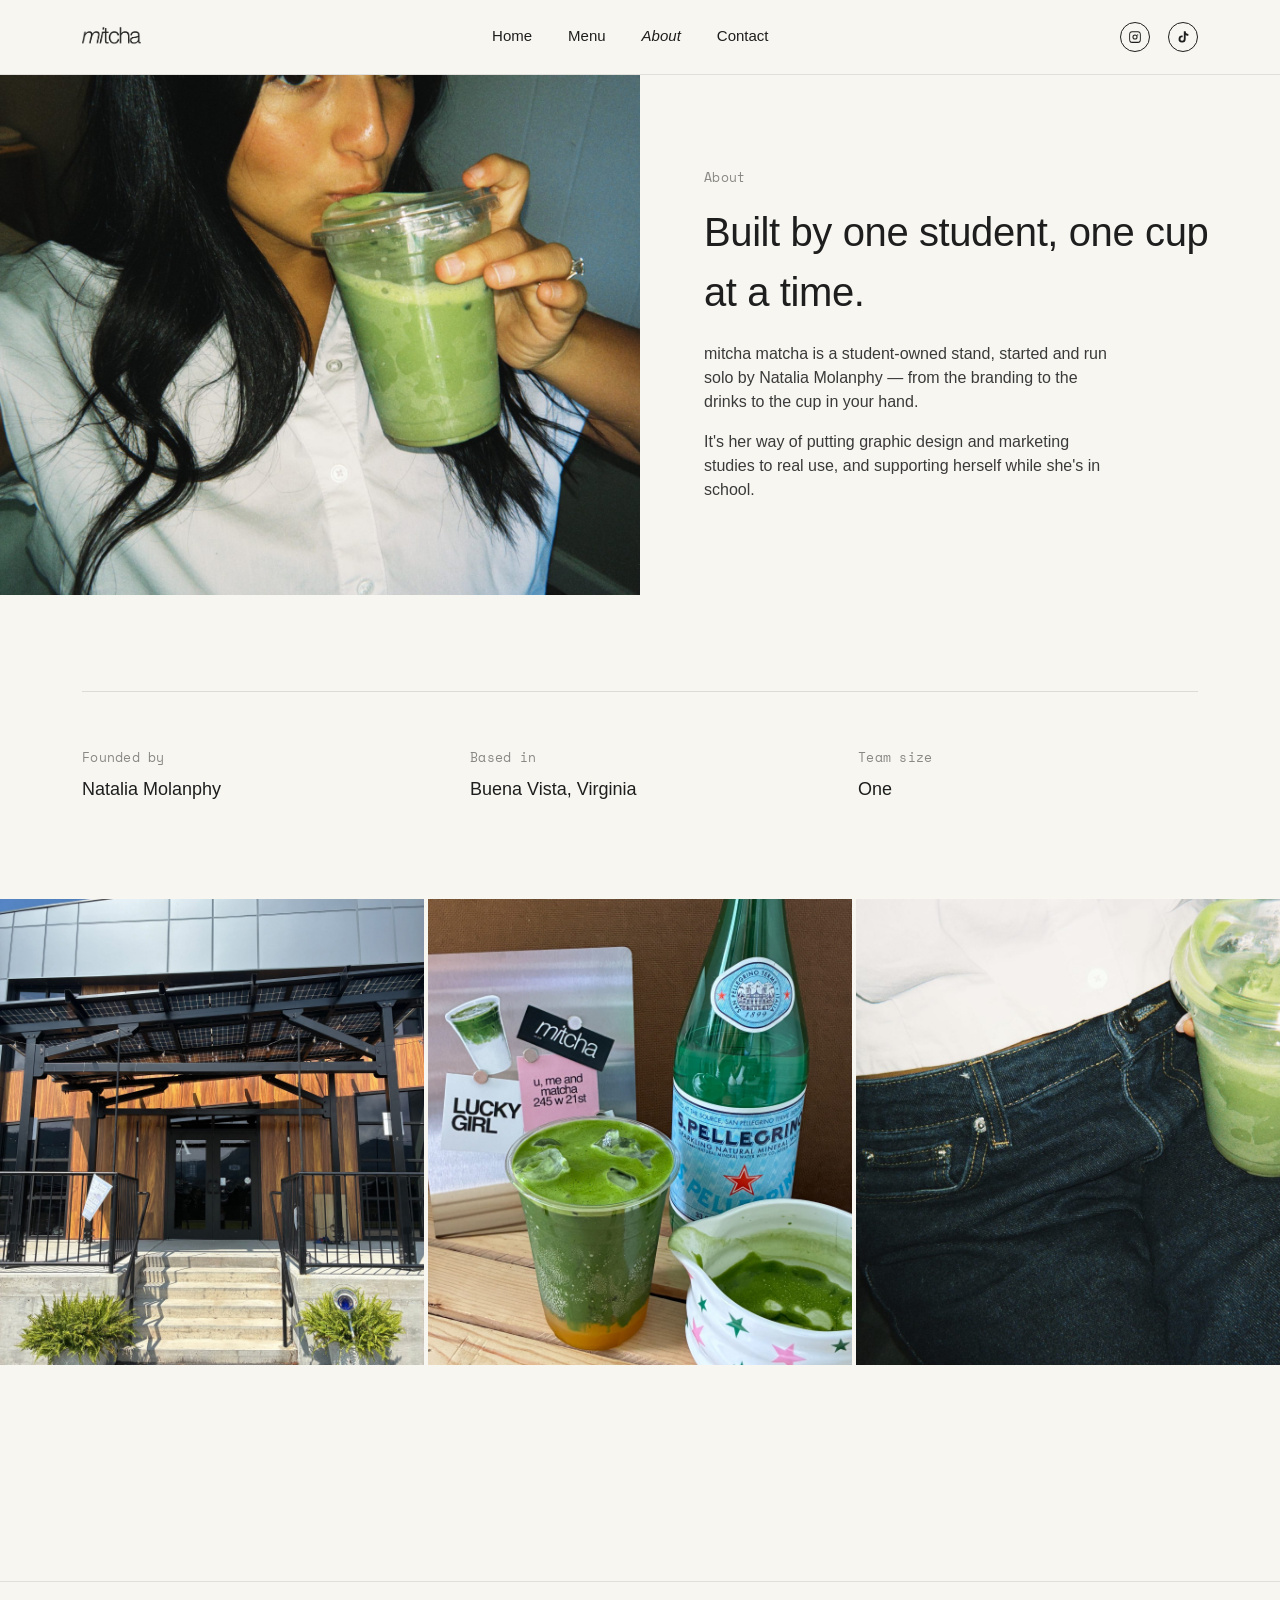
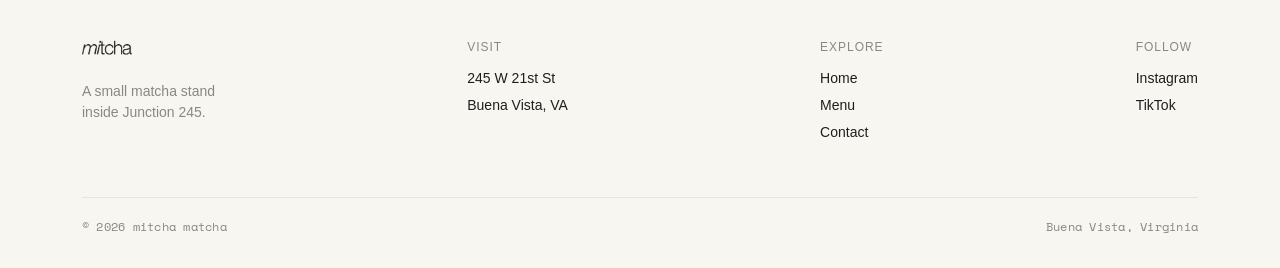
==== about.html @ 1fd8ee7a "Add files via upload" ====
<!DOCTYPE html>
<html lang="en">
<head>
<meta charset="UTF-8">
<meta name="viewport" content="width=device-width, initial-scale=1.0">
<title>About — mitcha matcha</title>
<link rel="stylesheet" href="styles.css">
</head>
<body>

<header>
  <div class="wrap navbar">
    <a href="index.html" class="logo"><img src="assets/logo.png" alt="mitcha matcha"></a>
    <nav class="nav-links links-only">
      <a href="index.html">Home</a>
      <a href="menu.html">Menu</a>
      <a href="about.html" class="active">About</a>
      <a href="contact.html">Contact</a>
    </nav>
    <div class="socials">
      <a href="https://www.instagram.com/mitchamatchaaa" aria-label="Instagram" target="_blank" rel="noopener">
        <svg viewBox="0 0 24 24"><path d="M12 2.2c3.2 0 3.6 0 4.9.07 3.3.15 4.8 1.7 5 5C22 8.6 22 9 22 12.2s0 3.6-.07 4.9c-.15 3.3-1.7 4.8-5 5-1.3.06-1.7.07-4.93.07s-3.6 0-4.9-.07c-3.3-.15-4.8-1.7-5-5C2 15.8 2 15.4 2 12.2s0-3.6.07-4.9c.15-3.3 1.7-4.8 5-5C8.4 2.2 8.8 2.2 12 2.2zm0 1.8c-3.14 0-3.5 0-4.74.07-2.4.1-3.5 1.2-3.6 3.6C3.6 8.7 3.6 9 3.6 12s0 3.3.07 4.53c.1 2.4 1.2 3.5 3.6 3.6C8.5 20.2 8.86 20.2 12 20.2s3.5 0 4.74-.07c2.4-.1 3.5-1.2 3.6-3.6.06-1.23.06-1.53.06-4.53s0-3.3-.06-4.53c-.1-2.4-1.2-3.5-3.6-3.6C15.5 4 15.14 4 12 4zm0 3.6a4.4 4.4 0 110 8.8 4.4 4.4 0 010-8.8zm0 1.8a2.6 2.6 0 100 5.2 2.6 2.6 0 000-5.2zm4.6-2.03a1 1 0 110 2 1 1 0 010-2z"/></svg>
      </a>
      <a href="https://www.tiktok.com/@mitchamatchaaa" aria-label="TikTok" target="_blank" rel="noopener">
        <svg viewBox="0 0 24 24"><path d="M16.6 2h-3.2v13.4a2.9 2.9 0 11-2.05-2.77V9.4a6.1 6.1 0 105.25 6.05V8.4a7.9 7.9 0 004.6 1.48V6.66A4.7 4.7 0 0116.6 2z"/></svg>
      </a>
    </div>
    <button class="nav-toggle" onclick="document.querySelector('.links-only').classList.toggle('open')">menu</button>
  </div>
</header>

<div class="split-banner">
  <div class="photo-side">
    <img src="assets/selfie-sip.jpg" alt="Natalia, founder of mitcha matcha">
  </div>
  <div class="text-side">
    <p class="eyebrow mono">About</p>
    <h1 style="font-size:clamp(28px,3.5vw,40px); margin-bottom:20px;">Built by one student, one cup at a time.</h1>
    <p style="color:#3a3a3a; max-width:420px; margin-bottom:16px;">
      mitcha matcha is a student-owned stand, started and run solo by Natalia Molanphy — from the branding to the drinks to the cup in your hand.
    </p>
    <p style="color:#3a3a3a; max-width:420px;">
      It's her way of putting graphic design and marketing studies to real use, and supporting herself while she's in school.
    </p>
  </div>
</div>

<section>
  <div class="wrap">
    <hr class="hairline" style="margin-bottom:56px;">
    <div style="display:flex; gap:48px; flex-wrap:wrap;">
      <div style="flex:1; min-width:200px;">
        <p class="mono" style="font-size:13px; color:var(--grey); margin-bottom:8px;">Founded by</p>
        <p style="font-size:18px;">Natalia Molanphy</p>
      </div>
      <div style="flex:1; min-width:200px;">
        <p class="mono" style="font-size:13px; color:var(--grey); margin-bottom:8px;">Based in</p>
        <p style="font-size:18px;">Buena Vista, Virginia</p>
      </div>
      <div style="flex:1; min-width:200px;">
        <p class="mono" style="font-size:13px; color:var(--grey); margin-bottom:8px;">Team size</p>
        <p style="font-size:18px;">One</p>
      </div>
    </div>
  </div>
</section>

<section style="padding-top:0;">
  <div class="photo-grid">
    <img src="assets/storefront.jpg" alt="Junction 245">
    <img src="assets/styled-cup.jpg" alt="mitcha matcha styling">
    <img src="assets/denim-cup.jpg" alt="mitcha matcha in hand">
  </div>
</section>

<footer>
  <div class="wrap">
    <div class="footer-grid">
      <div class="footer-col">
        <img src="assets/logo.png" alt="mitcha matcha" style="height:22px; margin-bottom:14px;">
        <p style="color:var(--grey);">A small matcha stand<br>inside Junction 245.</p>
      </div>
      <div class="footer-col">
        <h4>Visit</h4>
        <p>245 W 21st St</p>
        <p>Buena Vista, VA</p>
      </div>
      <div class="footer-col">
        <h4>Explore</h4>
        <a href="index.html">Home</a>
        <a href="menu.html">Menu</a>
        <a href="contact.html">Contact</a>
      </div>
      <div class="footer-col">
        <h4>Follow</h4>
        <a href="https://www.instagram.com/mitchamatchaaa" target="_blank" rel="noopener">Instagram</a>
        <a href="https://www.tiktok.com/@mitchamatchaaa" target="_blank" rel="noopener">TikTok</a>
      </div>
    </div>
    <div class="footer-bottom mono">
      <span>© 2026 mitcha matcha</span>
      <span>Buena Vista, Virginia</span>
    </div>
  </div>
</footer>

</body>
</html>
---- styles.css ----
/* ===================================================================
   mitcha matcha — design tokens
   ink #1E1E1E · cream #F7F6F1 · blue #7390C8 · brown #493F33
   blush #DCB1C5 · yellow #EFEA8C · grey #898884
=================================================================== */

@import url('https://fonts.googleapis.com/css2?family=Space+Mono:ital@0;1&display=swap');

:root{
  --ink:#1E1E1E;
  --cream:#F7F6F1;
  --blue:#7390C8;
  --brown:#493F33;
  --blush:#DCB1C5;
  --yellow:#EFEA8C;
  --grey:#898884;
  --max:1180px;
}

*{margin:0;padding:0;box-sizing:border-box;}

html{scroll-behavior:smooth;}

body{
  background:var(--cream);
  color:var(--ink);
  font-family:"Helvetica Neue", Helvetica, Arial, sans-serif;
  -webkit-font-smoothing:antialiased;
  line-height:1.5;
}

a{color:inherit;text-decoration:none;}

.mono{
  font-family:"Space Mono", monospace;
  letter-spacing:0.02em;
}

.wrap{
  max-width:var(--max);
  margin:0 auto;
  padding:0 32px;
}

/* focus visibility */
a:focus-visible, button:focus-visible{
  outline:2px solid var(--blue);
  outline-offset:3px;
}

@media (prefers-reduced-motion: reduce){
  *{animation:none !important; transition:none !important;}
}

/* -------------------- nav -------------------- */
header{
  padding:22px 0;
  border-bottom:1px solid rgba(30,30,30,0.1);
}
.navbar{
  display:flex;
  align-items:center;
  justify-content:space-between;
}
.logo img{
  height:26px;
  display:block;
}
.nav-links{
  display:flex;
  align-items:center;
  gap:36px;
  font-size:15px;
}
.nav-links a{
  position:relative;
  padding-bottom:2px;
}
.nav-links a.active{
  font-style:italic;
}
.socials{
  display:flex;
  gap:18px;
}
.socials a{
  width:30px;height:30px;
  border-radius:50%;
  border:1px solid var(--ink);
  display:flex;align-items:center;justify-content:center;
  transition:background .15s ease, color .15s ease;
}
.socials a:hover{
  background:var(--ink);
  color:var(--cream);
}
.socials svg{width:14px;height:14px;fill:currentColor;}

.nav-toggle{display:none;}

@media (max-width:760px){
  .nav-links.links-only{display:none;}
  .nav-toggle{
    display:block;
    background:none;border:none;
    font-size:15px;
    font-family:inherit;
    cursor:pointer;
  }
  .navbar{flex-wrap:wrap;}
}

/* -------------------- footer -------------------- */
footer{
  border-top:1px solid rgba(30,30,30,0.1);
  padding:56px 0 32px;
  margin-top:120px;
}
.footer-grid{
  display:flex;
  justify-content:space-between;
  gap:40px;
  flex-wrap:wrap;
}
.footer-col h4{
  font-size:12px;
  text-transform:uppercase;
  letter-spacing:0.08em;
  color:var(--grey);
  margin-bottom:12px;
  font-weight:400;
}
.footer-col p, .footer-col a{
  font-size:14px;
  display:block;
  margin-bottom:6px;
}
.footer-bottom{
  margin-top:48px;
  padding-top:20px;
  border-top:1px solid rgba(30,30,30,0.08);
  display:flex;
  justify-content:space-between;
  font-size:12px;
  color:var(--grey);
  flex-wrap:wrap;
  gap:8px;
}

/* -------------------- buttons -------------------- */
.btn{
  display:inline-flex;
  align-items:center;
  gap:8px;
  padding:13px 28px;
  border:1px solid var(--ink);
  border-radius:999px;
  font-size:14px;
  background:transparent;
  transition:background .15s ease, color .15s ease;
}
.btn:hover{
  background:var(--ink);
  color:var(--cream);
}
.btn-solid{
  background:var(--ink);
  color:var(--cream);
}
.btn-solid:hover{
  background:var(--blue);
  color:var(--ink);
}

/* -------------------- shape motif -------------------- */
.dot{
  border-radius:50%;
  display:inline-block;
}

/* -------------------- section spacing -------------------- */
section{padding:96px 0;}
@media (max-width:760px){
  section{padding:64px 0;}
}

.eyebrow{
  font-size:13px;
  color:var(--grey);
  margin-bottom:14px;
}

h1,h2,h3{
  font-weight:500;
  letter-spacing:-0.01em;
}

.hairline{
  height:1px;
  background:rgba(30,30,30,0.12);
  border:none;
}

/* -------------------- image-forward patterns -------------------- */
.hero-photo{
  position:relative;
  width:100%;
  height:88vh;
  min-height:520px;
  overflow:hidden;
}
.hero-photo img{
  width:100%;height:100%;
  object-fit:cover;
  display:block;
}
.hero-photo .hero-overlay{
  position:absolute;
  inset:0;
  display:flex;
  flex-direction:column;
  justify-content:flex-end;
  padding:48px;
  background:linear-gradient(to top, rgba(30,30,30,0.55) 0%, rgba(30,30,30,0) 45%);
}
.hero-overlay h1{
  color:#fff;
  font-size:clamp(32px, 5vw, 56px);
  max-width:640px;
  margin-bottom:20px;
}
.hero-overlay .eyebrow{color:#fff; opacity:0.85;}

.photo-grid{
  display:grid;
  grid-template-columns:repeat(3, 1fr);
  gap:4px;
}
.photo-grid img{
  width:100%;height:100%;
  aspect-ratio:1/1.1;
  object-fit:cover;
  display:block;
}
@media (max-width:760px){
  .photo-grid{grid-template-columns:repeat(2,1fr);}
}

.split-banner{
  display:grid;
  grid-template-columns:1fr 1fr;
  min-height:520px;
}
.split-banner .photo-side img{
  width:100%;height:100%;object-fit:cover;display:block;
}
.split-banner .text-side{
  display:flex;
  flex-direction:column;
  justify-content:center;
  padding:64px;
  background:var(--cream);
}
@media (max-width:820px){
  .split-banner{grid-template-columns:1fr;}
  .split-banner .photo-side{height:360px;}
  .split-banner .text-side{padding:40px 24px;}
}

.drink-card{
  display:block;
}
.drink-card img{
  width:100%;
  aspect-ratio:4/5;
  object-fit:cover;
  display:block;
  border-radius:4px;
  margin-bottom:16px;
}
.drink-card h3{font-size:18px; margin-bottom:4px;}
.drink-cards{
  display:grid;
  grid-template-columns:repeat(4,1fr);
  gap:28px;
}
@media (max-width:900px){
  .drink-cards{grid-template-columns:repeat(2,1fr);}
}
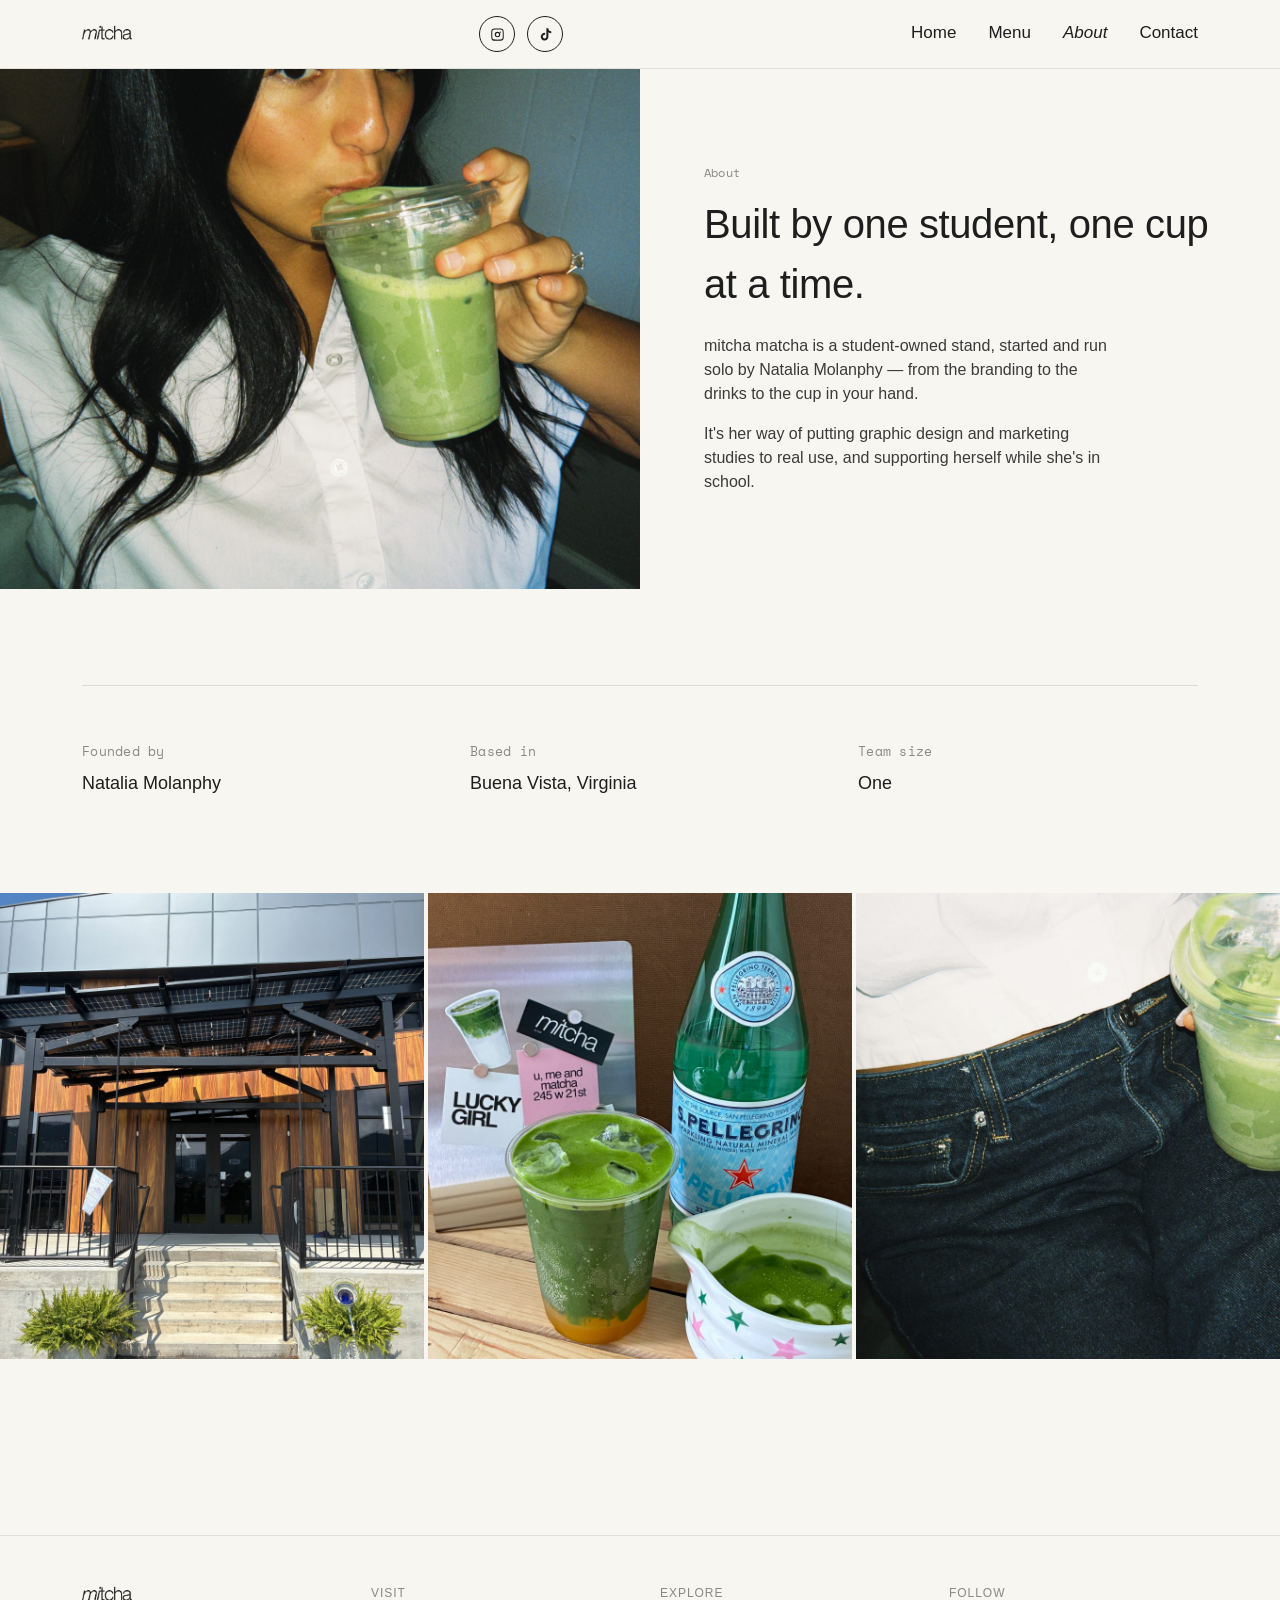
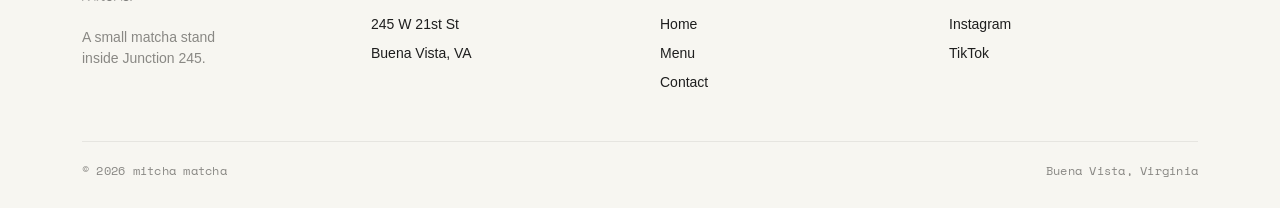
==== commit e3ba6e63: "Add files via upload" ====
--- a/about.html
+++ b/about.html
@@ -11,21 +11,23 @@
 <header>
   <div class="wrap navbar">
     <a href="index.html" class="logo"><img src="assets/logo.png" alt="mitcha matcha"></a>
-    <nav class="nav-links links-only">
+    <div class="navbar-right">
+      <div class="socials">
+        <a href="https://www.instagram.com/mitchamatchaaa" aria-label="Instagram" target="_blank" rel="noopener">
+          <svg viewBox="0 0 24 24"><path d="M12 2.2c3.2 0 3.6 0 4.9.07 3.3.15 4.8 1.7 5 5C22 8.6 22 9 22 12.2s0 3.6-.07 4.9c-.15 3.3-1.7 4.8-5 5-1.3.06-1.7.07-4.93.07s-3.6 0-4.9-.07c-3.3-.15-4.8-1.7-5-5C2 15.8 2 15.4 2 12.2s0-3.6.07-4.9c.15-3.3 1.7-4.8 5-5C8.4 2.2 8.8 2.2 12 2.2zm0 1.8c-3.14 0-3.5 0-4.74.07-2.4.1-3.5 1.2-3.6 3.6C3.6 8.7 3.6 9 3.6 12s0 3.3.07 4.53c.1 2.4 1.2 3.5 3.6 3.6C8.5 20.2 8.86 20.2 12 20.2s3.5 0 4.74-.07c2.4-.1 3.5-1.2 3.6-3.6.06-1.23.06-1.53.06-4.53s0-3.3-.06-4.53c-.1-2.4-1.2-3.5-3.6-3.6C15.5 4 15.14 4 12 4zm0 3.6a4.4 4.4 0 110 8.8 4.4 4.4 0 010-8.8zm0 1.8a2.6 2.6 0 100 5.2 2.6 2.6 0 000-5.2zm4.6-2.03a1 1 0 110 2 1 1 0 010-2z"/></svg>
+        </a>
+        <a href="https://www.tiktok.com/@mitchamatchaaa" aria-label="TikTok" target="_blank" rel="noopener">
+          <svg viewBox="0 0 24 24"><path d="M16.6 2h-3.2v13.4a2.9 2.9 0 11-2.05-2.77V9.4a6.1 6.1 0 105.25 6.05V8.4a7.9 7.9 0 004.6 1.48V6.66A4.7 4.7 0 0116.6 2z"/></svg>
+        </a>
+      </div>
+      <button class="nav-toggle" onclick="document.querySelector('.nav-links').classList.toggle('open')" aria-label="Toggle menu">Menu ☰</button>
+    </div>
+    <nav class="nav-links">
       <a href="index.html">Home</a>
       <a href="menu.html">Menu</a>
       <a href="about.html" class="active">About</a>
       <a href="contact.html">Contact</a>
     </nav>
-    <div class="socials">
-      <a href="https://www.instagram.com/mitchamatchaaa" aria-label="Instagram" target="_blank" rel="noopener">
-        <svg viewBox="0 0 24 24"><path d="M12 2.2c3.2 0 3.6 0 4.9.07 3.3.15 4.8 1.7 5 5C22 8.6 22 9 22 12.2s0 3.6-.07 4.9c-.15 3.3-1.7 4.8-5 5-1.3.06-1.7.07-4.93.07s-3.6 0-4.9-.07c-3.3-.15-4.8-1.7-5-5C2 15.8 2 15.4 2 12.2s0-3.6.07-4.9c.15-3.3 1.7-4.8 5-5C8.4 2.2 8.8 2.2 12 2.2zm0 1.8c-3.14 0-3.5 0-4.74.07-2.4.1-3.5 1.2-3.6 3.6C3.6 8.7 3.6 9 3.6 12s0 3.3.07 4.53c.1 2.4 1.2 3.5 3.6 3.6C8.5 20.2 8.86 20.2 12 20.2s3.5 0 4.74-.07c2.4-.1 3.5-1.2 3.6-3.6.06-1.23.06-1.53.06-4.53s0-3.3-.06-4.53c-.1-2.4-1.2-3.5-3.6-3.6C15.5 4 15.14 4 12 4zm0 3.6a4.4 4.4 0 110 8.8 4.4 4.4 0 010-8.8zm0 1.8a2.6 2.6 0 100 5.2 2.6 2.6 0 000-5.2zm4.6-2.03a1 1 0 110 2 1 1 0 010-2z"/></svg>
-      </a>
-      <a href="https://www.tiktok.com/@mitchamatchaaa" aria-label="TikTok" target="_blank" rel="noopener">
-        <svg viewBox="0 0 24 24"><path d="M16.6 2h-3.2v13.4a2.9 2.9 0 11-2.05-2.77V9.4a6.1 6.1 0 105.25 6.05V8.4a7.9 7.9 0 004.6 1.48V6.66A4.7 4.7 0 0116.6 2z"/></svg>
-      </a>
-    </div>
-    <button class="nav-toggle" onclick="document.querySelector('.links-only').classList.toggle('open')">menu</button>
   </div>
 </header>
 
--- a/styles.css
+++ b/styles.css
@@ -2,6 +2,9 @@
    mitcha matcha — design tokens
    ink #1E1E1E · cream #F7F6F1 · blue #7390C8 · brown #493F33
    blush #DCB1C5 · yellow #EFEA8C · grey #898884
+
+   Mobile-first: base rules target small screens, then scale up
+   with min-width media queries.
 =================================================================== */
 
 @import url('https://fonts.googleapis.com/css2?family=Space+Mono:ital@0;1&display=swap');
@@ -15,11 +18,12 @@
   --yellow:#EFEA8C;
   --grey:#898884;
   --max:1180px;
-}
+  --gutter:20px;
+}
+@media (min-width:600px){ :root{ --gutter:32px; } }
 
 *{margin:0;padding:0;box-sizing:border-box;}
-
-html{scroll-behavior:smooth;}
+html{scroll-behavior:smooth; -webkit-text-size-adjust:100%;}
 
 body{
   background:var(--cream);
@@ -27,9 +31,12 @@
   font-family:"Helvetica Neue", Helvetica, Arial, sans-serif;
   -webkit-font-smoothing:antialiased;
   line-height:1.5;
+  font-size:16px;
+  overflow-x:hidden;
 }
 
 a{color:inherit;text-decoration:none;}
+img{max-width:100%;}
 
 .mono{
   font-family:"Space Mono", monospace;
@@ -39,10 +46,9 @@
 .wrap{
   max-width:var(--max);
   margin:0 auto;
-  padding:0 32px;
-}
-
-/* focus visibility */
+  padding:0 var(--gutter);
+}
+
 a:focus-visible, button:focus-visible{
   outline:2px solid var(--blue);
   outline-offset:3px;
@@ -54,74 +60,113 @@
 
 /* -------------------- nav -------------------- */
 header{
-  padding:22px 0;
+  padding:16px 0;
   border-bottom:1px solid rgba(30,30,30,0.1);
+  position:sticky;
+  top:0;
+  background:var(--cream);
+  z-index:50;
 }
 .navbar{
   display:flex;
   align-items:center;
   justify-content:space-between;
+  gap:12px;
+  flex-wrap:wrap;
 }
 .logo img{
-  height:26px;
-  display:block;
-}
+  height:22px;
+  display:block;
+}
+
+/* mobile nav: hidden by default, toggled open as a full-width panel */
 .nav-links{
-  display:flex;
-  align-items:center;
-  gap:36px;
-  font-size:15px;
+  display:none;
+  flex-direction:column;
+  align-items:flex-start;
+  gap:0;
+  font-size:17px;
+  width:100%;
+  order:10;
+}
+.nav-links.open{
+  display:flex;
 }
 .nav-links a{
-  position:relative;
-  padding-bottom:2px;
+  width:100%;
+  padding:14px 0;
+  border-bottom:1px solid rgba(30,30,30,0.08);
 }
 .nav-links a.active{
   font-style:italic;
 }
+
 .socials{
   display:flex;
-  gap:18px;
+  gap:12px;
 }
 .socials a{
-  width:30px;height:30px;
+  width:36px;height:36px;
   border-radius:50%;
   border:1px solid var(--ink);
   display:flex;align-items:center;justify-content:center;
   transition:background .15s ease, color .15s ease;
+  flex-shrink:0;
 }
 .socials a:hover{
   background:var(--ink);
   color:var(--cream);
 }
-.socials svg{width:14px;height:14px;fill:currentColor;}
-
-.nav-toggle{display:none;}
-
-@media (max-width:760px){
-  .nav-links.links-only{display:none;}
-  .nav-toggle{
-    display:block;
-    background:none;border:none;
-    font-size:15px;
-    font-family:inherit;
-    cursor:pointer;
+.socials svg{width:15px;height:15px;fill:currentColor;}
+
+.nav-toggle{
+  display:flex;
+  align-items:center;
+  background:none;border:1px solid var(--ink);
+  border-radius:999px;
+  padding:8px 16px;
+  font-size:14px;
+  font-family:inherit;
+  cursor:pointer;
+  color:var(--ink);
+}
+
+.navbar-right{
+  display:flex;
+  align-items:center;
+  gap:10px;
+}
+
+/* Desktop nav: inline links, no hamburger */
+@media (min-width:760px){
+  .nav-links{
+    display:flex !important;
+    flex-direction:row;
+    align-items:center;
+    gap:32px;
+    width:auto;
+    order:0;
   }
-  .navbar{flex-wrap:wrap;}
+  .nav-links a{
+    width:auto;
+    padding:0 0 2px 0;
+    border-bottom:none;
+  }
+  .nav-toggle{display:none;}
 }
 
 /* -------------------- footer -------------------- */
 footer{
   border-top:1px solid rgba(30,30,30,0.1);
-  padding:56px 0 32px;
-  margin-top:120px;
+  padding:48px 0 28px;
+  margin-top:80px;
 }
 .footer-grid{
-  display:flex;
-  justify-content:space-between;
-  gap:40px;
-  flex-wrap:wrap;
-}
+  display:grid;
+  grid-template-columns:1fr 1fr;
+  gap:32px 20px;
+}
+.footer-col:first-child{ grid-column:1 / -1; }
 .footer-col h4{
   font-size:12px;
   text-transform:uppercase;
@@ -133,31 +178,41 @@
 .footer-col p, .footer-col a{
   font-size:14px;
   display:block;
-  margin-bottom:6px;
+  margin-bottom:8px;
 }
 .footer-bottom{
-  margin-top:48px;
+  margin-top:40px;
   padding-top:20px;
   border-top:1px solid rgba(30,30,30,0.08);
   display:flex;
-  justify-content:space-between;
+  flex-direction:column;
   font-size:12px;
   color:var(--grey);
-  flex-wrap:wrap;
-  gap:8px;
+  gap:6px;
+}
+@media (min-width:600px){
+  .footer-grid{ grid-template-columns:repeat(4,1fr); gap:40px; }
+  .footer-col:first-child{ grid-column:auto; }
+  .footer-bottom{ flex-direction:row; justify-content:space-between; }
 }
 
 /* -------------------- buttons -------------------- */
 .btn{
   display:inline-flex;
   align-items:center;
+  justify-content:center;
   gap:8px;
-  padding:13px 28px;
+  padding:14px 26px;
   border:1px solid var(--ink);
   border-radius:999px;
-  font-size:14px;
+  font-size:15px;
   background:transparent;
   transition:background .15s ease, color .15s ease;
+  min-height:48px;
+  width:100%;
+}
+@media (min-width:480px){
+  .btn{ width:auto; }
 }
 .btn:hover{
   background:var(--ink);
@@ -171,23 +226,28 @@
   background:var(--blue);
   color:var(--ink);
 }
+.btn-row{
+  display:flex;
+  flex-direction:column;
+  gap:12px;
+}
+@media (min-width:480px){
+  .btn-row{ flex-direction:row; flex-wrap:wrap; }
+}
 
 /* -------------------- shape motif -------------------- */
-.dot{
-  border-radius:50%;
-  display:inline-block;
-}
+.dot{ border-radius:50%; display:inline-block; }
 
 /* -------------------- section spacing -------------------- */
-section{padding:96px 0;}
-@media (max-width:760px){
-  section{padding:64px 0;}
+section{padding:56px 0;}
+@media (min-width:760px){
+  section{padding:96px 0;}
 }
 
 .eyebrow{
-  font-size:13px;
+  font-size:12px;
   color:var(--grey);
-  margin-bottom:14px;
+  margin-bottom:12px;
 }
 
 h1,h2,h3{
@@ -205,9 +265,14 @@
 .hero-photo{
   position:relative;
   width:100%;
-  height:88vh;
-  min-height:520px;
+  height:78vh;
+  min-height:440px;
+  max-height:760px;
   overflow:hidden;
+}
+.hero-photo.short{
+  height:44vh;
+  min-height:320px;
 }
 .hero-photo img{
   width:100%;height:100%;
@@ -220,21 +285,25 @@
   display:flex;
   flex-direction:column;
   justify-content:flex-end;
-  padding:48px;
-  background:linear-gradient(to top, rgba(30,30,30,0.55) 0%, rgba(30,30,30,0) 45%);
+  padding:24px;
+  background:linear-gradient(to top, rgba(30,30,30,0.6) 0%, rgba(30,30,30,0) 50%);
 }
 .hero-overlay h1{
   color:#fff;
-  font-size:clamp(32px, 5vw, 56px);
+  font-size:clamp(28px, 7vw, 56px);
   max-width:640px;
-  margin-bottom:20px;
-}
-.hero-overlay .eyebrow{color:#fff; opacity:0.85;}
+  margin-bottom:18px;
+  line-height:1.1;
+}
+.hero-overlay .eyebrow{color:#fff; opacity:0.9;}
+@media (min-width:760px){
+  .hero-photo .hero-overlay{ padding:48px; }
+}
 
 .photo-grid{
   display:grid;
-  grid-template-columns:repeat(3, 1fr);
-  gap:4px;
+  grid-template-columns:repeat(2, 1fr);
+  gap:3px;
 }
 .photo-grid img{
   width:100%;height:100%;
@@ -242,15 +311,15 @@
   object-fit:cover;
   display:block;
 }
-@media (max-width:760px){
-  .photo-grid{grid-template-columns:repeat(2,1fr);}
+@media (min-width:700px){
+  .photo-grid{grid-template-columns:repeat(3,1fr); gap:4px;}
 }
 
 .split-banner{
   display:grid;
-  grid-template-columns:1fr 1fr;
-  min-height:520px;
-}
+  grid-template-columns:1fr;
+}
+.split-banner .photo-side{ height:340px; }
 .split-banner .photo-side img{
   width:100%;height:100%;object-fit:cover;display:block;
 }
@@ -258,32 +327,62 @@
   display:flex;
   flex-direction:column;
   justify-content:center;
-  padding:64px;
+  padding:32px var(--gutter);
   background:var(--cream);
 }
-@media (max-width:820px){
-  .split-banner{grid-template-columns:1fr;}
-  .split-banner .photo-side{height:360px;}
-  .split-banner .text-side{padding:40px 24px;}
-}
-
-.drink-card{
-  display:block;
-}
+@media (min-width:820px){
+  .split-banner{ grid-template-columns:1fr 1fr; min-height:520px; }
+  .split-banner .photo-side{ height:auto; }
+  .split-banner .text-side{ padding:64px; }
+}
+
+.drink-card{ display:block; }
 .drink-card img{
   width:100%;
   aspect-ratio:4/5;
   object-fit:cover;
   display:block;
   border-radius:4px;
-  margin-bottom:16px;
-}
-.drink-card h3{font-size:18px; margin-bottom:4px;}
+  margin-bottom:14px;
+}
+.drink-card h3{font-size:16px; margin-bottom:4px;}
 .drink-cards{
   display:grid;
-  grid-template-columns:repeat(4,1fr);
-  gap:28px;
-}
-@media (max-width:900px){
-  .drink-cards{grid-template-columns:repeat(2,1fr);}
-}
+  grid-template-columns:repeat(2,1fr);
+  gap:20px 16px;
+}
+@media (min-width:600px){
+  .drink-cards{ gap:24px; }
+}
+@media (min-width:900px){
+  .drink-cards{grid-template-columns:repeat(4,1fr); gap:28px;}
+  .drink-card h3{font-size:18px;}
+}
+
+/* -------------------- callout banner -------------------- */
+.callout-banner{
+  background:var(--brown);
+  color:var(--cream);
+  border-radius:20px;
+  margin:0 var(--gutter);
+  padding:36px var(--gutter);
+}
+.callout-banner .callout-inner{
+  max-width:calc(var(--max) - var(--gutter) * 2);
+  margin:0 auto;
+  display:flex;
+  flex-direction:column;
+  gap:20px;
+}
+.callout-banner h2{ font-size:22px; color:var(--cream); }
+.callout-banner .btn{ align-self:flex-start; }
+@media (min-width:640px){
+  .callout-banner{ border-radius:28px; padding:64px 48px; }
+  .callout-banner .callout-inner{
+    flex-direction:row;
+    justify-content:space-between;
+    align-items:center;
+  }
+  .callout-banner h2{ font-size:30px; }
+  .callout-banner .btn{ align-self:auto; }
+}
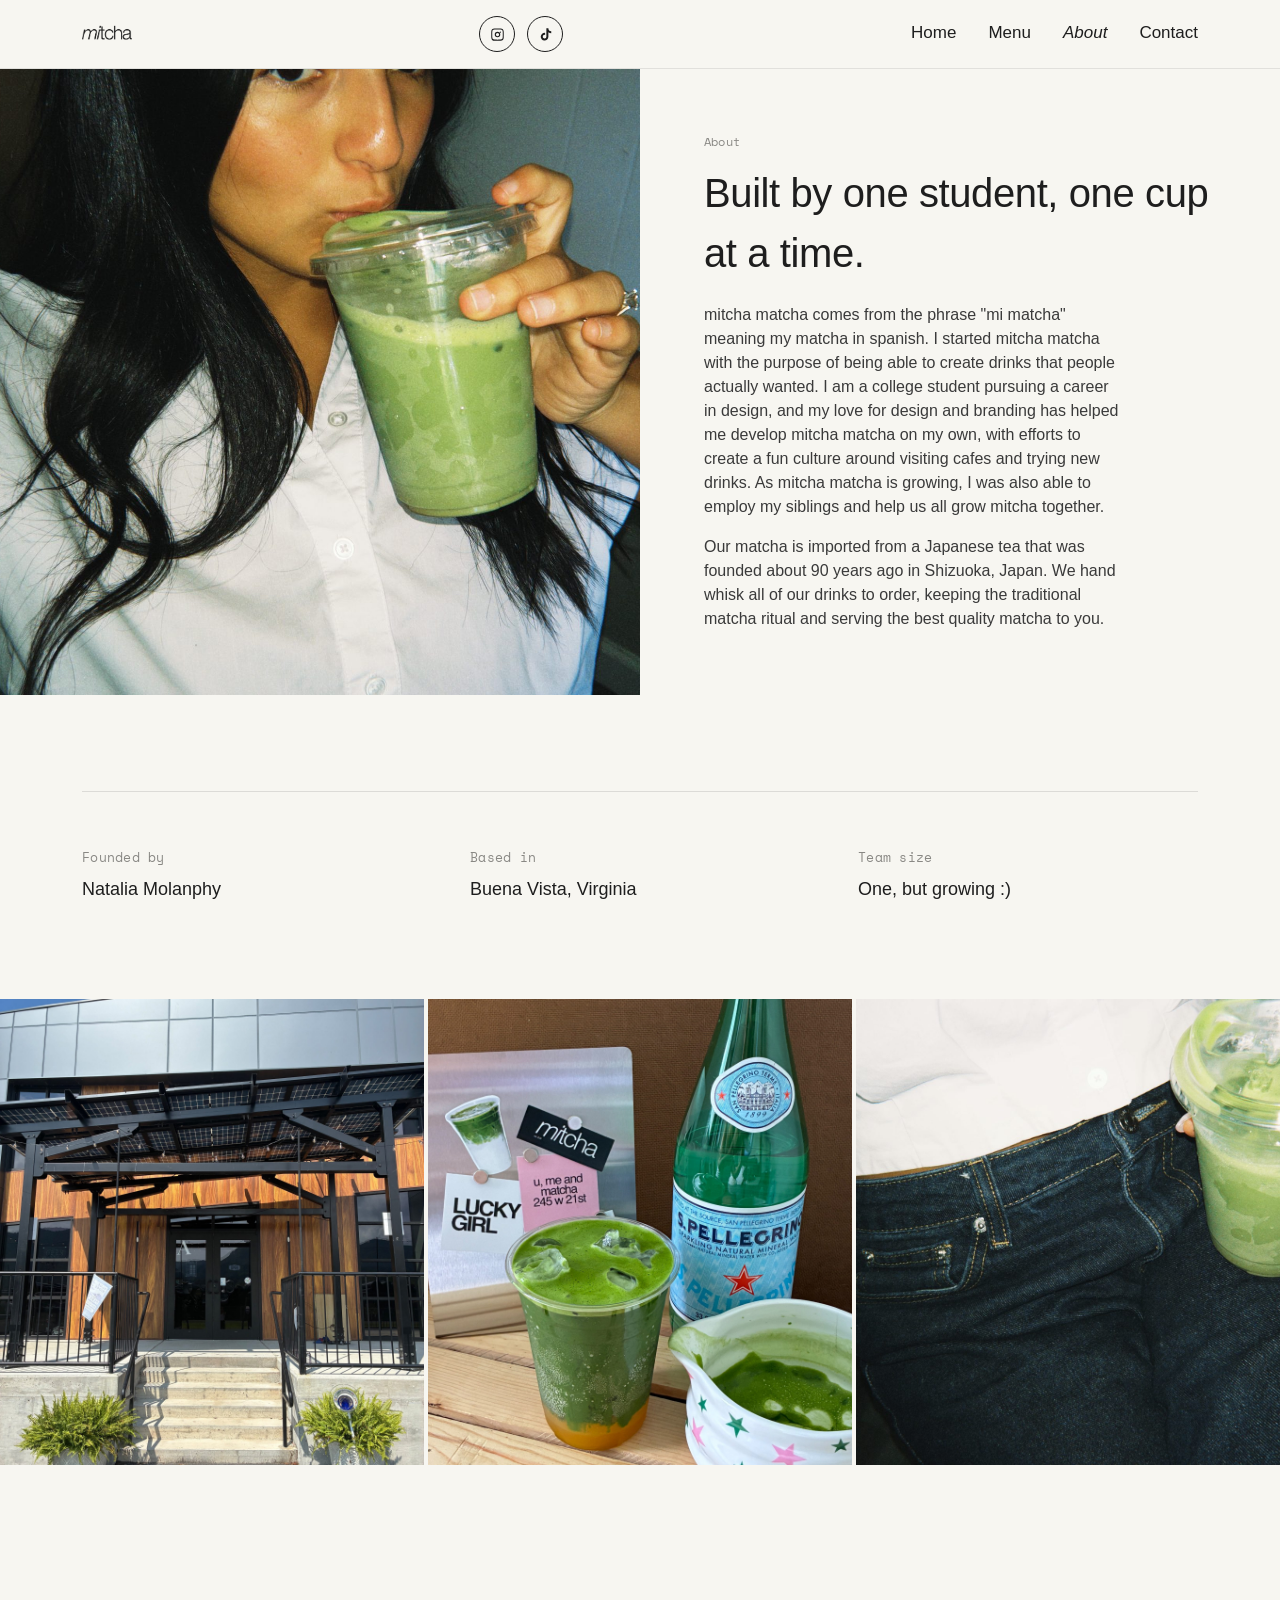
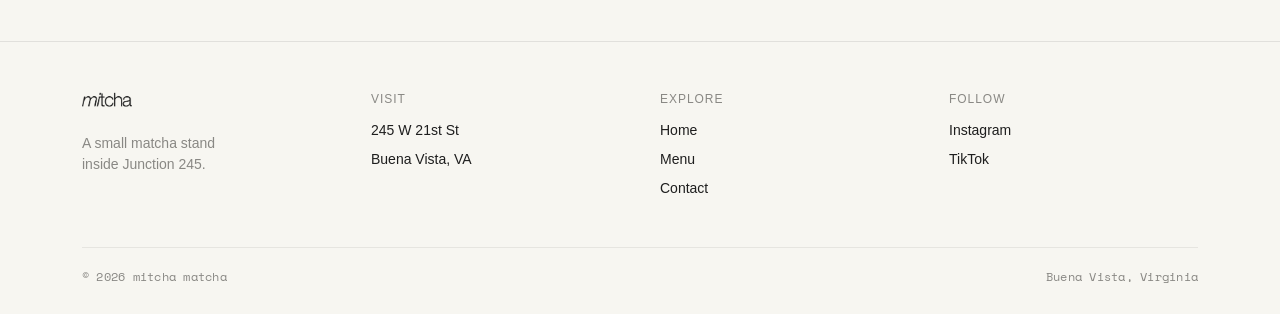
==== commit 256a9af9: "Revise about section and team size description" ====
--- a/about.html
+++ b/about.html
@@ -39,10 +39,10 @@
     <p class="eyebrow mono">About</p>
     <h1 style="font-size:clamp(28px,3.5vw,40px); margin-bottom:20px;">Built by one student, one cup at a time.</h1>
     <p style="color:#3a3a3a; max-width:420px; margin-bottom:16px;">
-      mitcha matcha is a student-owned stand, started and run solo by Natalia Molanphy — from the branding to the drinks to the cup in your hand.
+      mitcha matcha comes from the phrase "mi matcha" meaning my matcha in spanish. I started mitcha matcha with the purpose of being able to create drinks that people actually wanted. I am a college student pursuing a career in design, and my love for design and branding has helped me develop mitcha matcha on my own, with efforts to create a fun culture around visiting cafes and trying new drinks. As mitcha matcha is growing, I was also able to employ my siblings and help us all grow mitcha together. 
     </p>
     <p style="color:#3a3a3a; max-width:420px;">
-      It's her way of putting graphic design and marketing studies to real use, and supporting herself while she's in school.
+Our matcha is imported from a Japanese tea that was founded about 90 years ago in Shizuoka, Japan. We hand whisk all of our drinks to order, keeping the traditional matcha ritual and serving the best quality matcha to you. 
     </p>
   </div>
 </div>
@@ -61,7 +61,7 @@
       </div>
       <div style="flex:1; min-width:200px;">
         <p class="mono" style="font-size:13px; color:var(--grey); margin-bottom:8px;">Team size</p>
-        <p style="font-size:18px;">One</p>
+        <p style="font-size:18px;">One, but growing :)</p>
       </div>
     </div>
   </div>
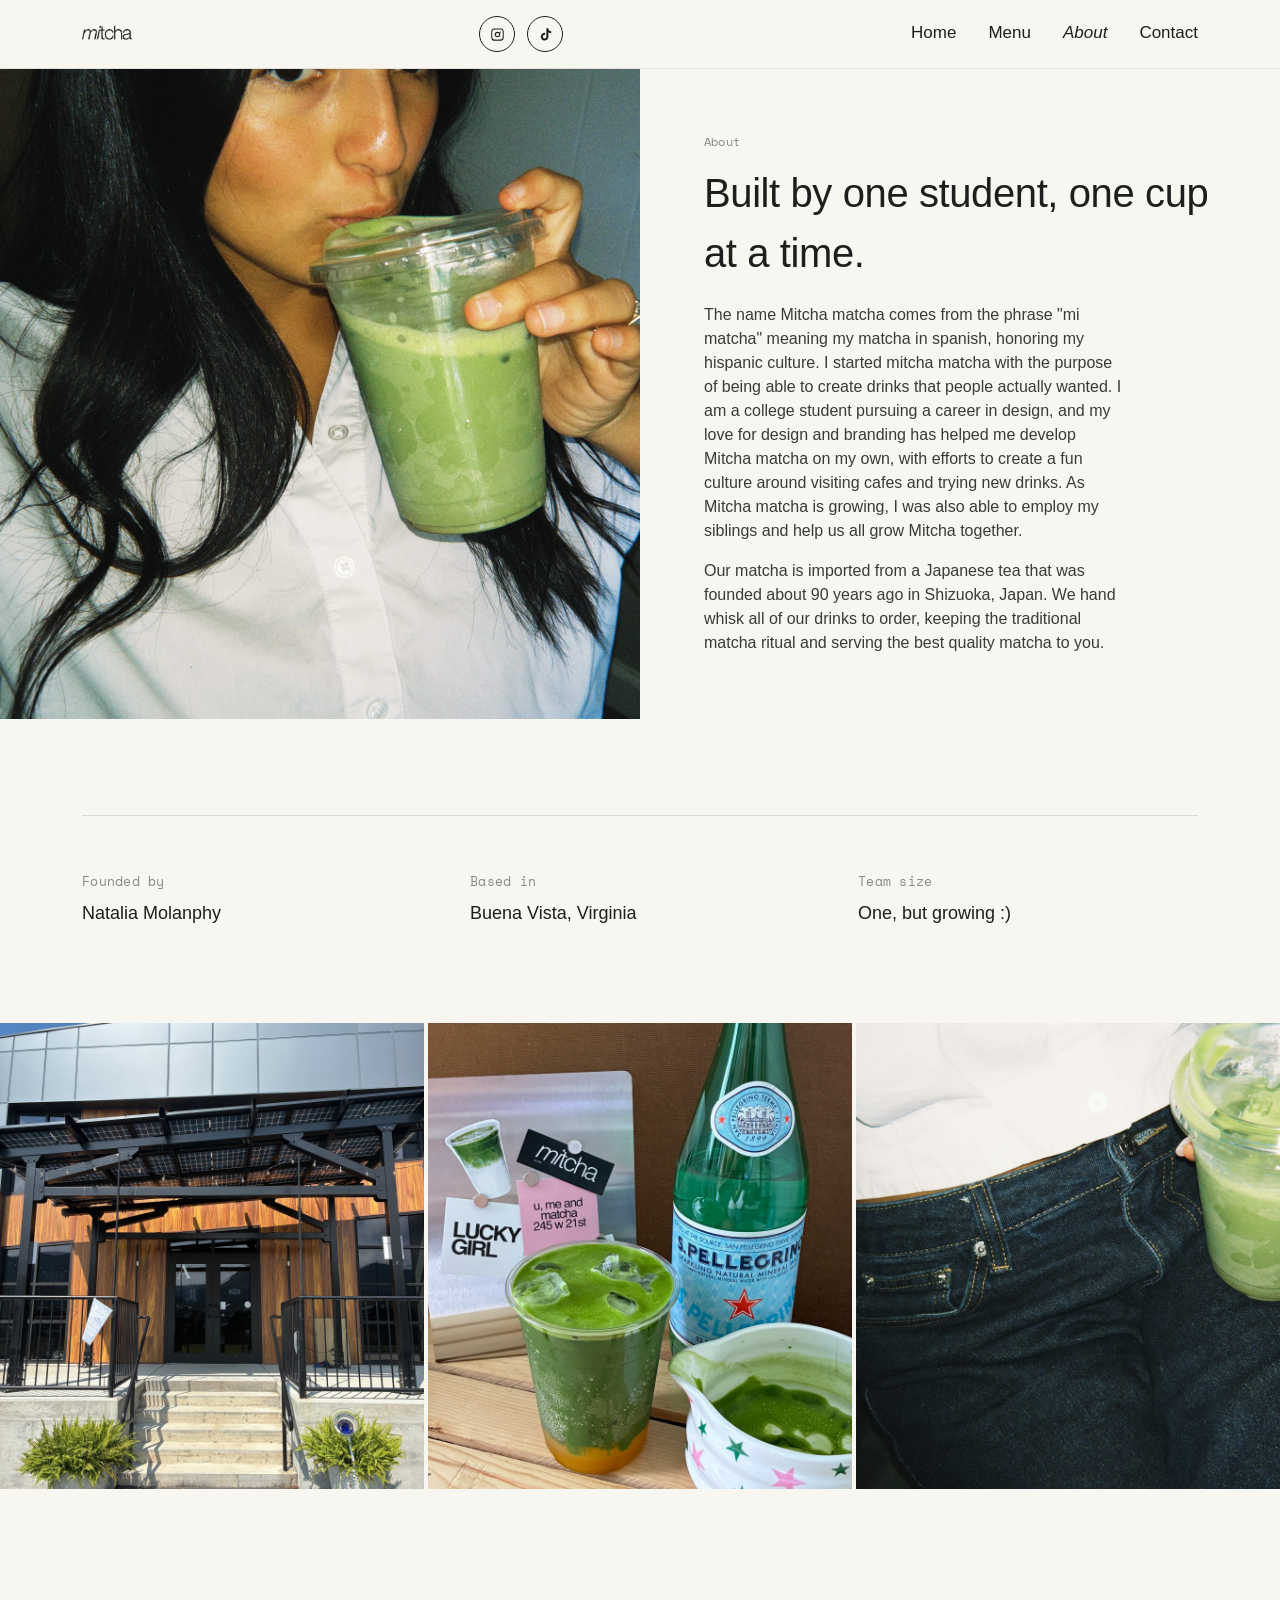
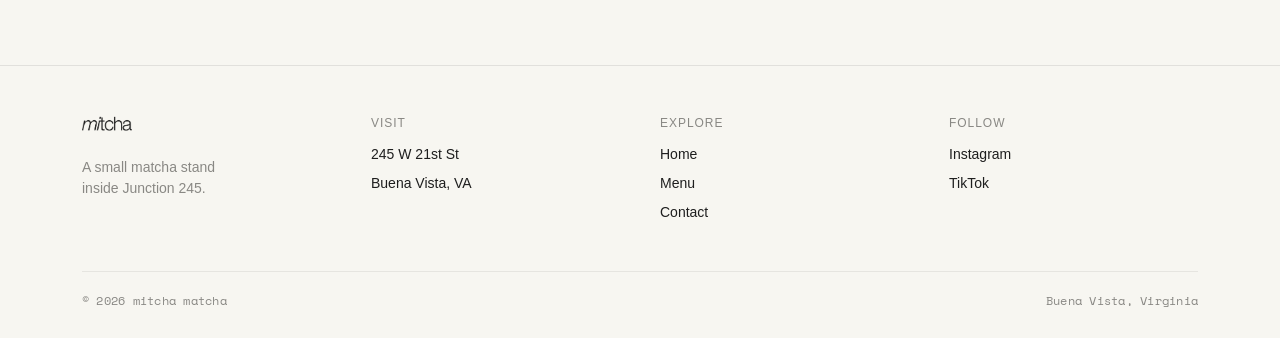
==== commit 9bfef8db: "Update about section with cultural reference and corrections" ====
--- a/about.html
+++ b/about.html
@@ -39,7 +39,7 @@
     <p class="eyebrow mono">About</p>
     <h1 style="font-size:clamp(28px,3.5vw,40px); margin-bottom:20px;">Built by one student, one cup at a time.</h1>
     <p style="color:#3a3a3a; max-width:420px; margin-bottom:16px;">
-      mitcha matcha comes from the phrase "mi matcha" meaning my matcha in spanish. I started mitcha matcha with the purpose of being able to create drinks that people actually wanted. I am a college student pursuing a career in design, and my love for design and branding has helped me develop mitcha matcha on my own, with efforts to create a fun culture around visiting cafes and trying new drinks. As mitcha matcha is growing, I was also able to employ my siblings and help us all grow mitcha together. 
+      The name Mitcha matcha comes from the phrase "mi matcha" meaning my matcha in spanish, honoring my hispanic culture. I started mitcha matcha with the purpose of being able to create drinks that people actually wanted. I am a college student pursuing a career in design, and my love for design and branding has helped me develop Mitcha matcha on my own, with efforts to create a fun culture around visiting cafes and trying new drinks. As Mitcha matcha is growing, I was also able to employ my siblings and help us all grow Mitcha together. 
     </p>
     <p style="color:#3a3a3a; max-width:420px;">
 Our matcha is imported from a Japanese tea that was founded about 90 years ago in Shizuoka, Japan. We hand whisk all of our drinks to order, keeping the traditional matcha ritual and serving the best quality matcha to you. 
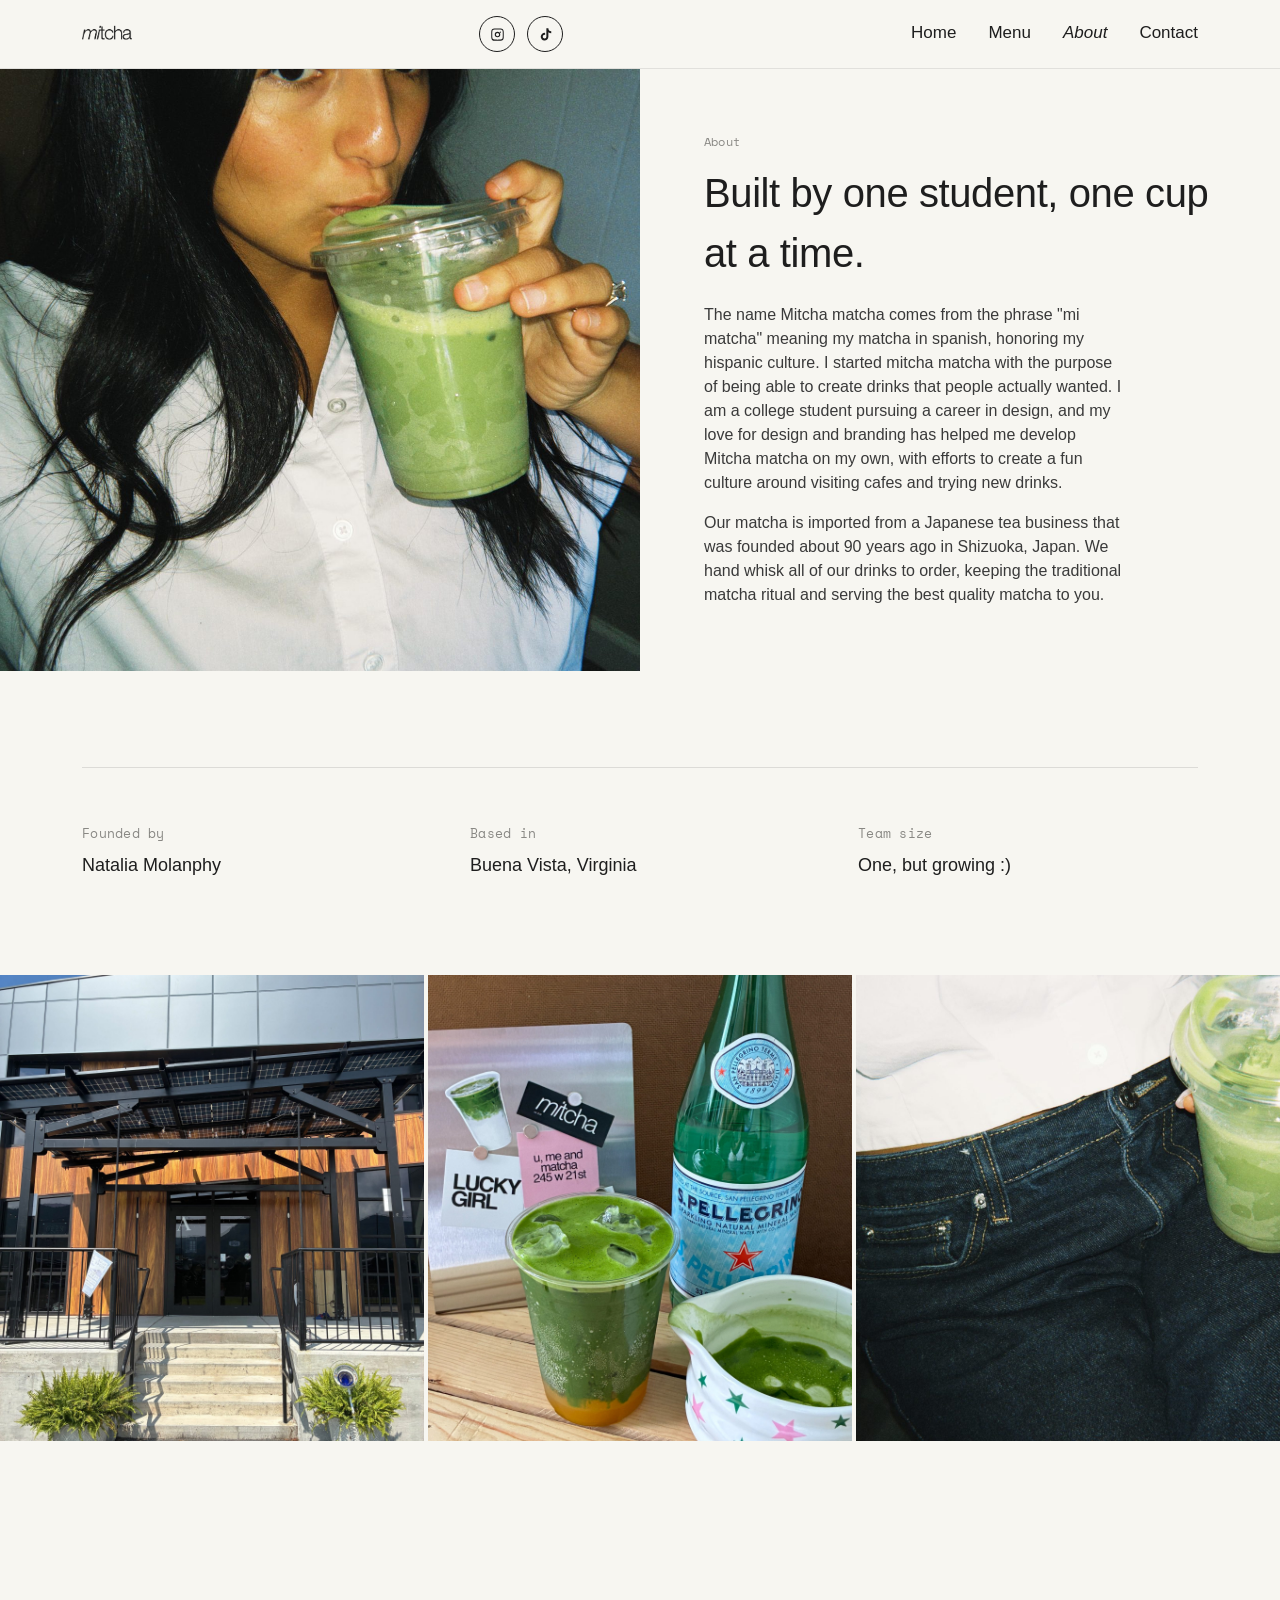
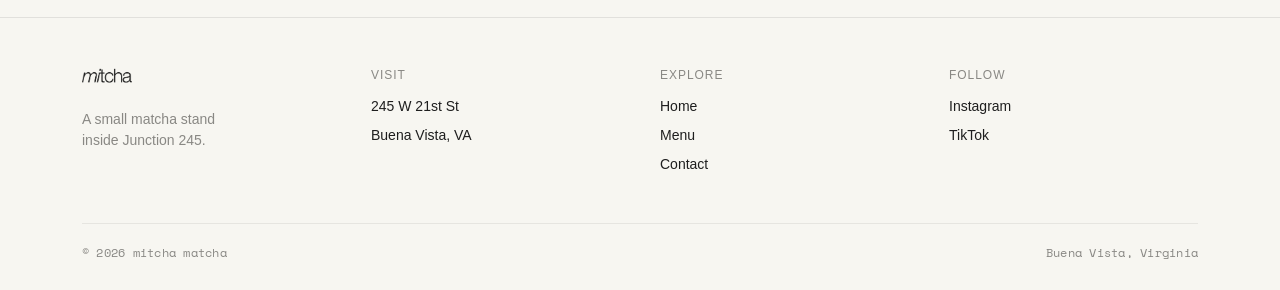
==== commit 2983d0ee: "Update about.html" ====
--- a/about.html
+++ b/about.html
@@ -39,10 +39,10 @@
     <p class="eyebrow mono">About</p>
     <h1 style="font-size:clamp(28px,3.5vw,40px); margin-bottom:20px;">Built by one student, one cup at a time.</h1>
     <p style="color:#3a3a3a; max-width:420px; margin-bottom:16px;">
-      The name Mitcha matcha comes from the phrase "mi matcha" meaning my matcha in spanish, honoring my hispanic culture. I started mitcha matcha with the purpose of being able to create drinks that people actually wanted. I am a college student pursuing a career in design, and my love for design and branding has helped me develop Mitcha matcha on my own, with efforts to create a fun culture around visiting cafes and trying new drinks. As Mitcha matcha is growing, I was also able to employ my siblings and help us all grow Mitcha together. 
+      The name Mitcha matcha comes from the phrase "mi matcha" meaning my matcha in spanish, honoring my hispanic culture. I started mitcha matcha with the purpose of being able to create drinks that people actually wanted. I am a college student pursuing a career in design, and my love for design and branding has helped me develop Mitcha matcha on my own, with efforts to create a fun culture around visiting cafes and trying new drinks.
     </p>
     <p style="color:#3a3a3a; max-width:420px;">
-Our matcha is imported from a Japanese tea that was founded about 90 years ago in Shizuoka, Japan. We hand whisk all of our drinks to order, keeping the traditional matcha ritual and serving the best quality matcha to you. 
+Our matcha is imported from a Japanese tea business that was founded about 90 years ago in Shizuoka, Japan. We hand whisk all of our drinks to order, keeping the traditional matcha ritual and serving the best quality matcha to you. 
     </p>
   </div>
 </div>
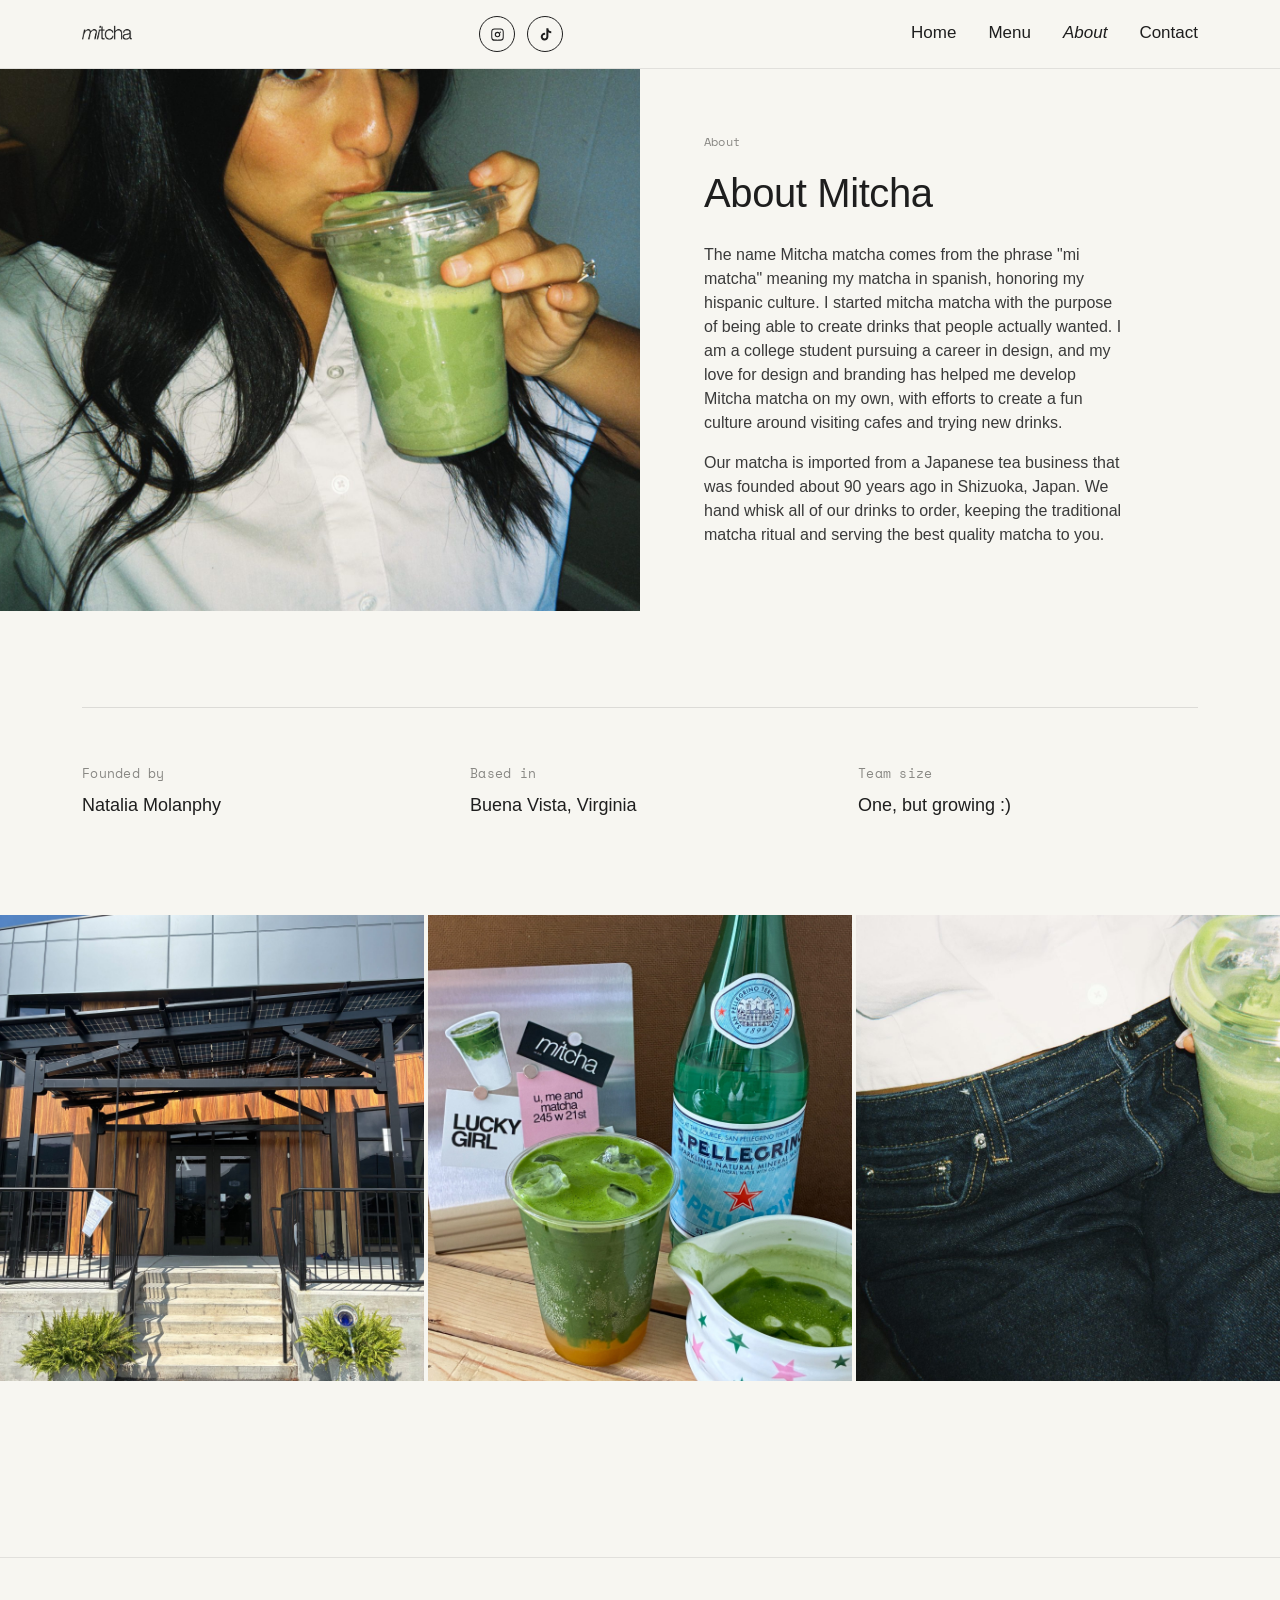
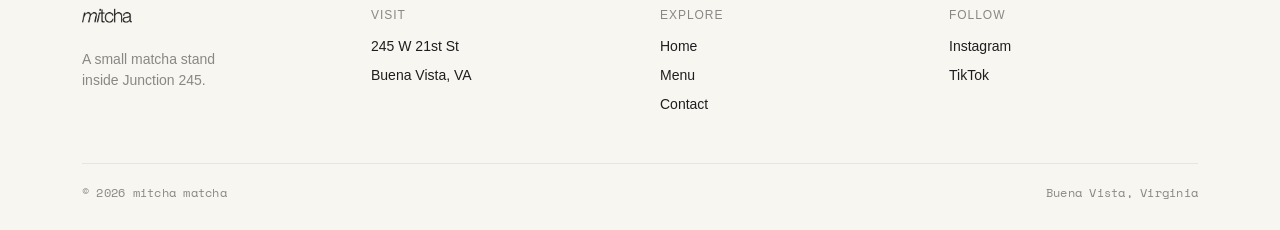
==== commit 186b426b: "Update about.html" ====
--- a/about.html
+++ b/about.html
@@ -37,7 +37,7 @@
   </div>
   <div class="text-side">
     <p class="eyebrow mono">About</p>
-    <h1 style="font-size:clamp(28px,3.5vw,40px); margin-bottom:20px;">Built by one student, one cup at a time.</h1>
+    <h1 style="font-size:clamp(28px,3.5vw,40px); margin-bottom:20px;">About Mitcha</h1>
     <p style="color:#3a3a3a; max-width:420px; margin-bottom:16px;">
       The name Mitcha matcha comes from the phrase "mi matcha" meaning my matcha in spanish, honoring my hispanic culture. I started mitcha matcha with the purpose of being able to create drinks that people actually wanted. I am a college student pursuing a career in design, and my love for design and branding has helped me develop Mitcha matcha on my own, with efforts to create a fun culture around visiting cafes and trying new drinks.
     </p>
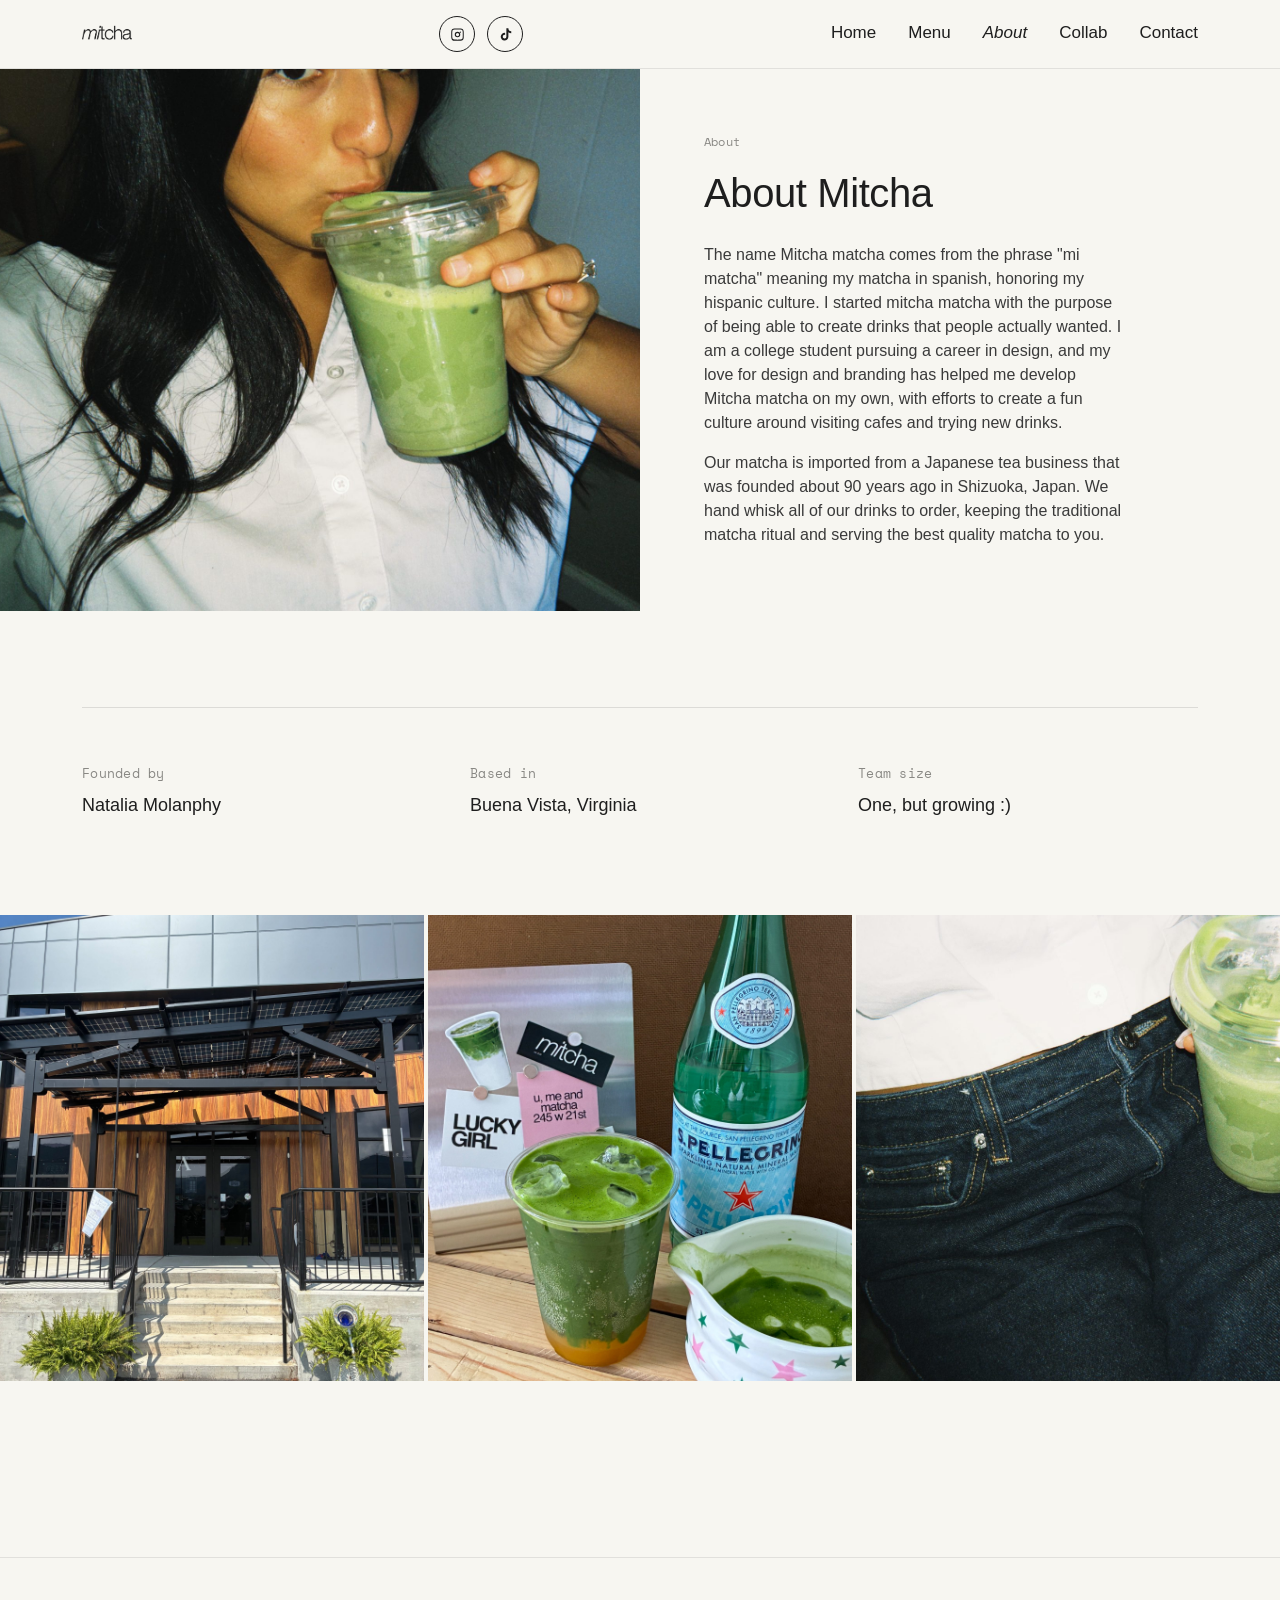
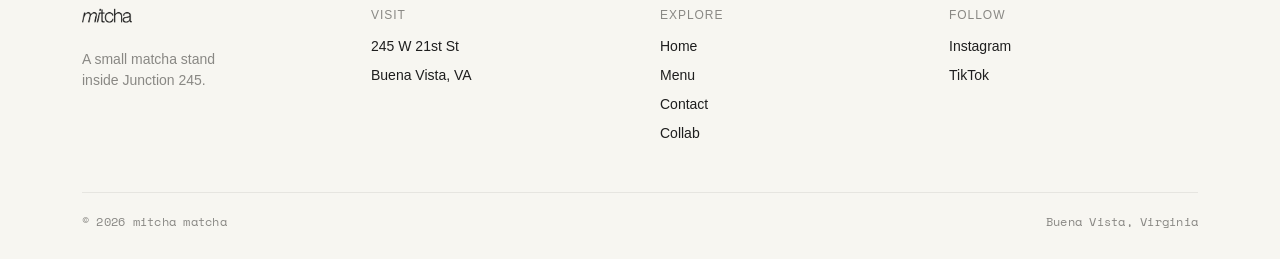
==== commit d1838290: "Add 'Collab' link to navigation and footer" ====
--- a/about.html
+++ b/about.html
@@ -26,6 +26,7 @@
       <a href="index.html">Home</a>
       <a href="menu.html">Menu</a>
       <a href="about.html" class="active">About</a>
+      <a href="collab.html">Collab</a>
       <a href="contact.html">Contact</a>
     </nav>
   </div>
@@ -92,6 +93,8 @@
         <a href="index.html">Home</a>
         <a href="menu.html">Menu</a>
         <a href="contact.html">Contact</a>
+        <a href="collab.html">Collab</a>
+
       </div>
       <div class="footer-col">
         <h4>Follow</h4>
--- a/styles.css
+++ b/styles.css
@@ -386,3 +386,5 @@
   .callout-banner h2{ font-size:30px; }
   .callout-banner .btn{ align-self:auto; }
 }
+.drink-row { padding: 20px 0; border-bottom: 1px solid #eee; }
+.drink-row:last-child { border-bottom: none; }
